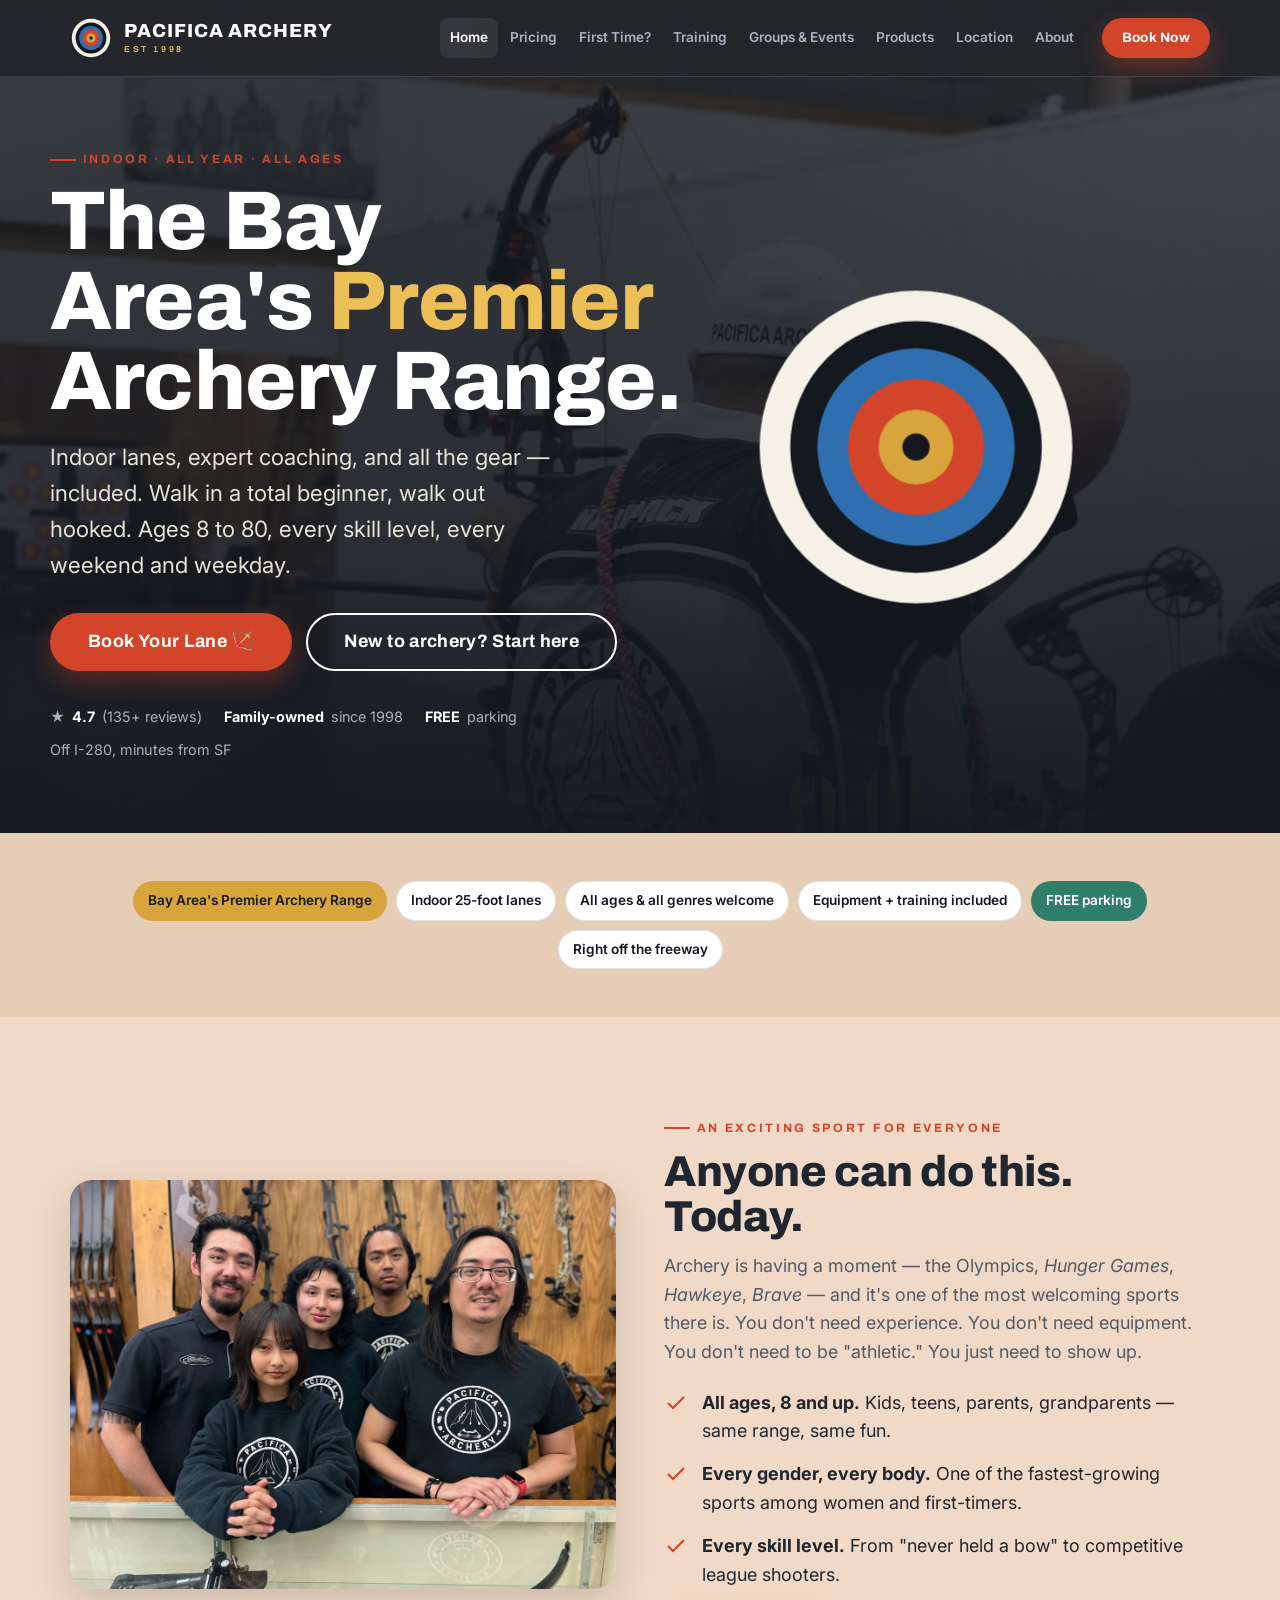
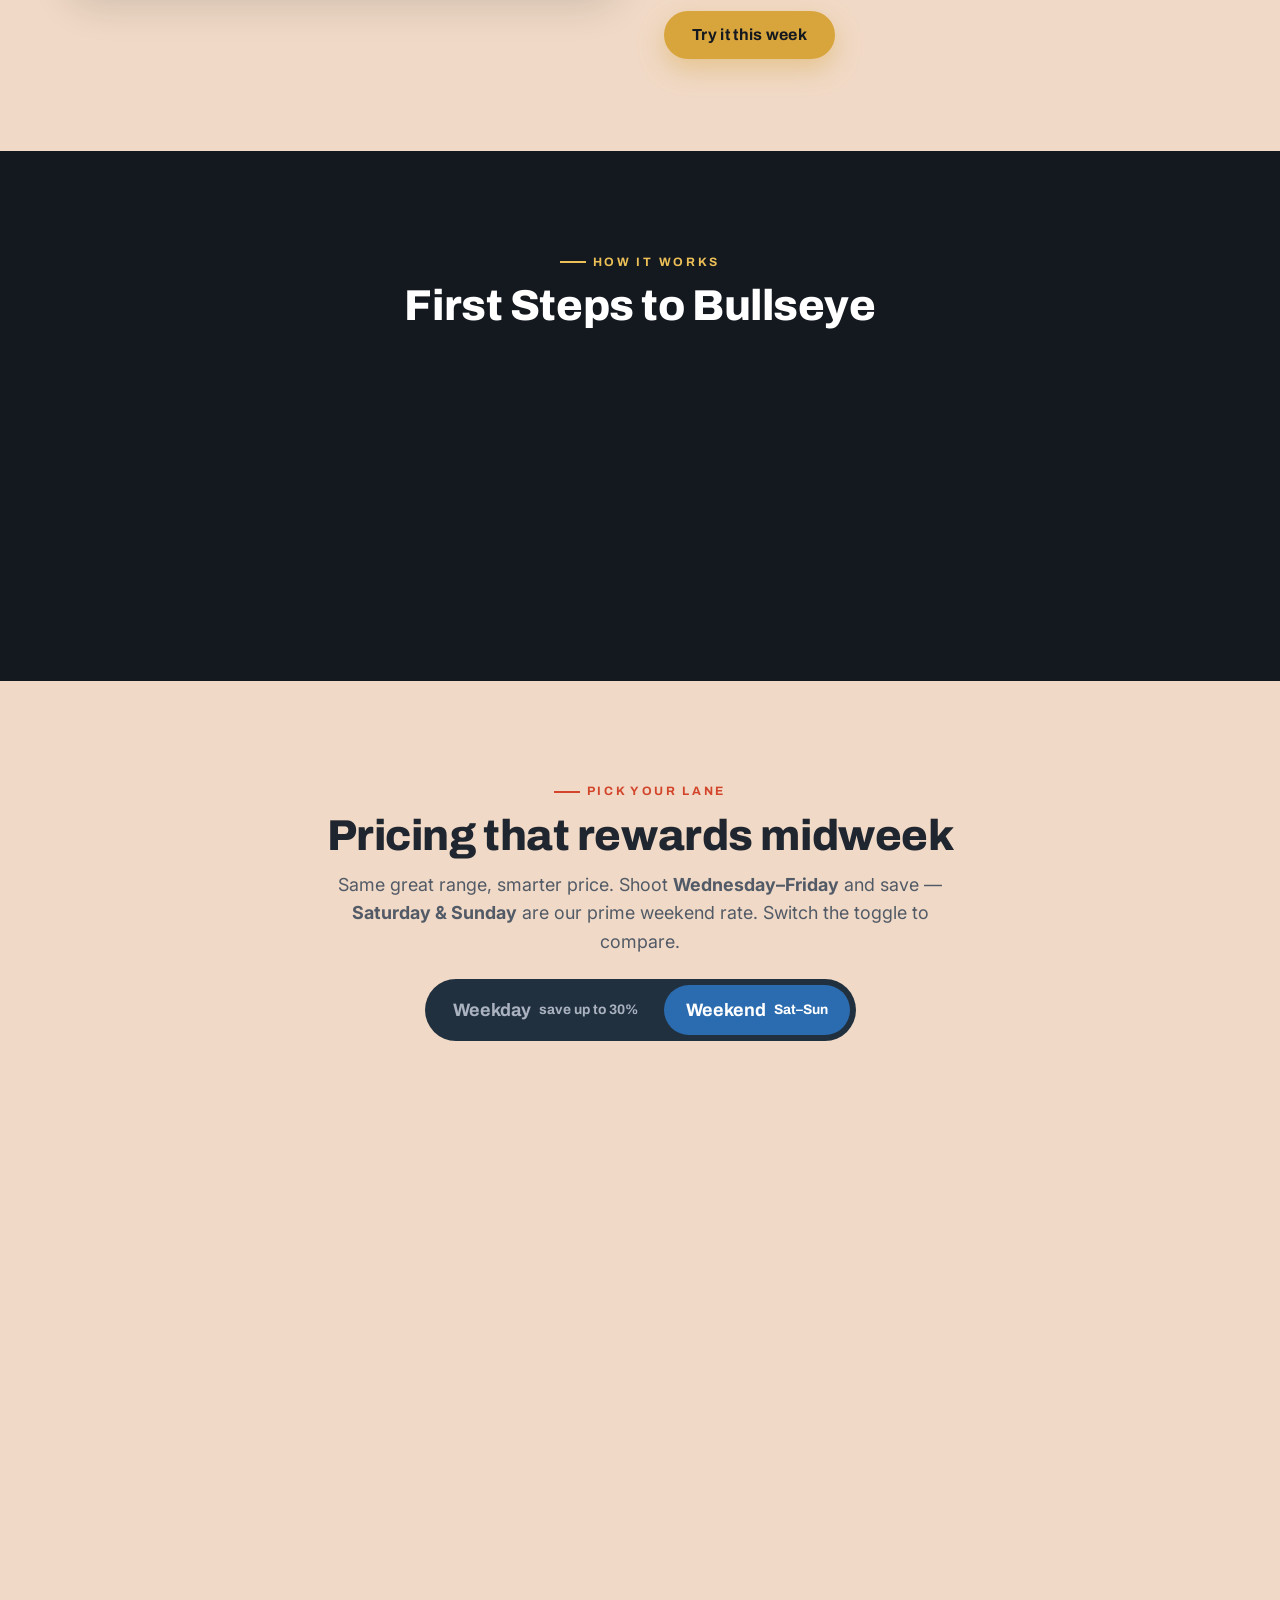
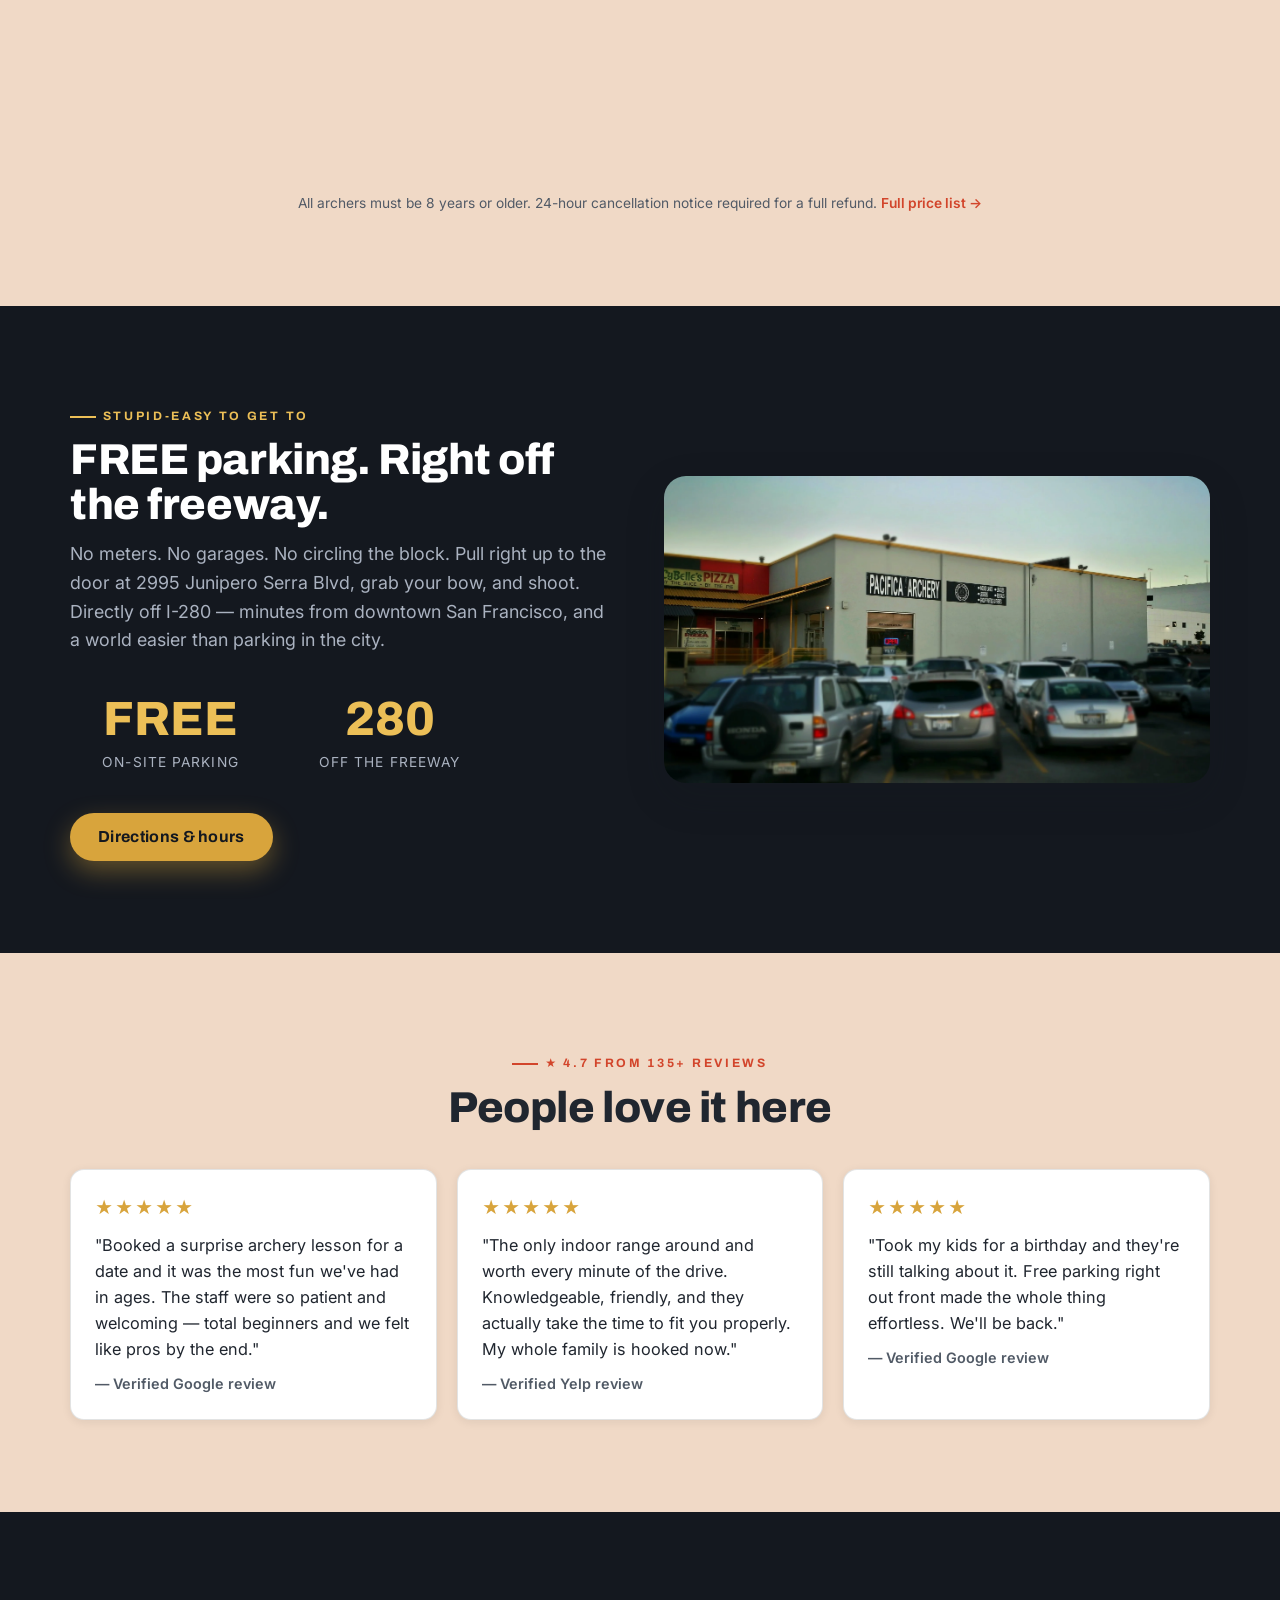
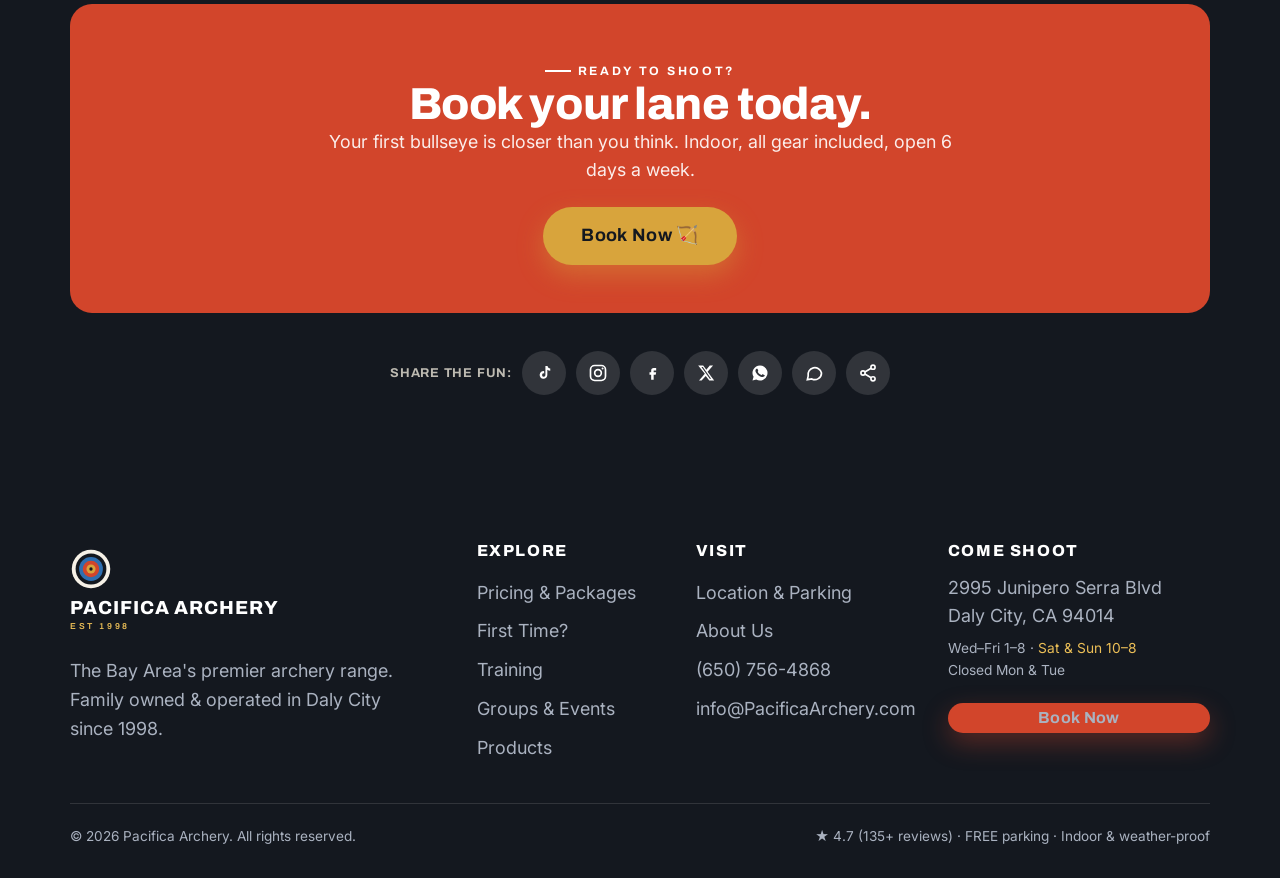
==== website/index.html @ 58738569 "Initial commit: Pacifica Archery website + business analysis Static, mobile-first marketing & bookin" ====
<!DOCTYPE html>
<html lang="en">
<head>
<meta charset="UTF-8">
<meta name="viewport" content="width=device-width, initial-scale=1">
<title>Pacifica Archery — Bay Area's Premier Archery Range | Daly City</title>
<meta name="description" content="Indoor archery lanes, expert coaching & all gear included — all ages, all levels, all year. The Bay Area's premier archery range. FREE parking off I-280, minutes from SF. Book your lane, lesson, or date night today.">
<link rel="canonical" href="https://www.pacificaarchery.com/">
<meta name="theme-color" content="#14181f">

<!-- Open Graph / social preview -->
<meta property="og:type" content="business.business">
<meta property="og:title" content="Pacifica Archery — Bay Area's Premier Archery Range">
<meta property="og:description" content="Indoor lanes, expert coaching, all gear included. All ages, all levels, all year. FREE parking off I-280. Book your lane today.">
<meta property="og:image" content="https://www.pacificaarchery.com/assets/img/hero-archer-draw.webp">
<meta property="og:url" content="https://www.pacificaarchery.com/">
<meta property="og:site_name" content="Pacifica Archery">
<meta name="twitter:card" content="summary_large_image">
<meta name="twitter:title" content="Pacifica Archery — Bay Area's Premier Archery Range">
<meta name="twitter:description" content="Indoor lanes, expert coaching, all gear included. All ages, all levels. FREE parking off I-280.">
<meta name="twitter:image" content="https://www.pacificaarchery.com/assets/img/hero-archer-draw.webp">

<link rel="icon" href="assets/img/favicon.svg" type="image/svg+xml">
<link rel="preconnect" href="https://fonts.googleapis.com">
<link rel="preconnect" href="https://fonts.gstatic.com" crossorigin>
<link href="https://fonts.googleapis.com/css2?family=Archivo:wght@500;600;700;800;900&family=Inter:wght@400;500;600;700&family=Yuji+Syuku&display=swap" rel="stylesheet">
<link rel="stylesheet" href="assets/css/styles.css">

<!-- LocalBusiness + SportsActivityLocation schema -->
<script type="application/ld+json">
{
  "@context": "https://schema.org",
  "@type": ["SportsActivityLocation","LocalBusiness"],
  "name": "Pacifica Archery",
  "image": "https://www.pacificaarchery.com/assets/img/hero-archer-draw.webp",
  "description": "The Bay Area's premier archery range and full-service pro shop in Daly City — indoor lanes, equipment rental, lessons, leagues, youth JOAD, and group events.",
  "@id": "https://www.pacificaarchery.com/",
  "url": "https://www.pacificaarchery.com/",
  "telephone": "+1-650-756-4868",
  "email": "info@PacificaArchery.com",
  "priceRange": "$$",
  "foundingDate": "1998",
  "address": {
    "@type": "PostalAddress",
    "streetAddress": "2995 Junipero Serra Blvd",
    "addressLocality": "Daly City",
    "addressRegion": "CA",
    "postalCode": "94014",
    "addressCountry": "US"
  },
  "geo": { "@type": "GeoCoordinates", "latitude": 37.6904, "longitude": -122.4731 },
  "hasMap": "https://www.google.com/maps?q=2995+Junipero+Serra+Blvd,+Daly+City,+CA+94014",
  "aggregateRating": { "@type": "AggregateRating", "ratingValue": "4.7", "reviewCount": "135" },
  "openingHoursSpecification": [
    { "@type": "OpeningHoursSpecification", "dayOfWeek": ["Wednesday","Thursday","Friday"], "opens": "13:00", "closes": "20:00" },
    { "@type": "OpeningHoursSpecification", "dayOfWeek": ["Saturday","Sunday"], "opens": "10:00", "closes": "20:00" }
  ],
  "amenityFeature": [
    { "@type": "LocationFeatureSpecification", "name": "Free parking", "value": true },
    { "@type": "LocationFeatureSpecification", "name": "Indoor range", "value": true },
    { "@type": "LocationFeatureSpecification", "name": "Wheelchair accessible", "value": true },
    { "@type": "LocationFeatureSpecification", "name": "Equipment rental", "value": true }
  ]
}
</script>
</head>
<body>

<!-- ===== HEADER ===== -->
<header class="site-header">
  <div class="wrap nav">
    <a class="brand" href="index.html" aria-label="Pacifica Archery home">
      <svg class="mark" viewBox="0 0 48 48" aria-hidden="true"><circle cx="24" cy="24" r="22" fill="#f6f1e7"/><circle cx="24" cy="24" r="17.6" fill="#14181f"/><circle cx="24" cy="24" r="13.6" fill="#2f6fb0"/><circle cx="24" cy="24" r="9.4" fill="#d2452b"/><circle cx="24" cy="24" r="5.2" fill="#d8a43c"/><circle cx="24" cy="24" r="1.9" fill="#14181f"/></svg>
      <span class="brand-name">Pacifica Archery<small>EST 1998</small></span>
    </a>
    <nav class="nav-links" aria-label="Primary">
      <a href="index.html" aria-current="page">Home</a>
      <a href="pricing.html">Pricing</a>
      <a href="first-time.html">First Time?</a>
      <a href="lessons.html">Training</a>
      <a href="groups.html">Groups &amp; Events</a>
      <a href="products.html">Products</a><a href="location.html">Location</a>
      <a href="about.html">About</a>
    </nav>
    <a class="btn btn--primary nav-book" href="book.html">Book Now</a>
    <button class="hamburger" aria-label="Open menu" aria-expanded="false" aria-controls="mobileMenu">
      <svg viewBox="0 0 24 24" fill="none" stroke="currentColor" stroke-width="2.4"><path d="M3 6h18M3 12h18M3 18h18"/></svg>
    </button>
  </div>
</header>
<div class="mobile-menu" id="mobileMenu">
  <a href="index.html">Home</a>
  <a href="pricing.html">Pricing &amp; Packages</a>
  <a href="first-time.html">First Time? Start Here</a>
  <a href="lessons.html">Training</a>
  <a href="groups.html">Groups &amp; Events</a>
  <a href="products.html">Products</a>
  <a href="location.html">Location &amp; Parking</a>
  <a href="about.html">About Us</a>
  <a class="btn btn--primary btn--block" href="book.html">Book Now</a>
</div>

<!-- ===== HERO ===== -->
<section class="hero">
  <div class="hero__media">
    <img src="assets/img/hero-archer-draw.webp" alt="An archer in a Pacifica Archery jersey drawing a compound bow toward a target on the indoor range" fetchpriority="high">
  </div>
  <div class="wrap hero__inner">
    <div class="hero-2col">
      <div>
        <span class="eyebrow">Indoor · All year · All ages</span>
        <h1 class="mt-s">The Bay Area's <span class="pop">Premier</span> Archery Range.</h1>
        <p class="sub">Indoor lanes, expert coaching, and all the gear — included. Walk in a total beginner, walk out hooked. Ages 8 to 80, every skill level, every weekend and weekday.</p>
        <div class="cta-row">
          <a class="btn btn--primary btn--lg" href="book.html">Book Your Lane 🏹</a>
          <a class="btn btn--ghost btn--lg" href="first-time.html">New to archery? Start here</a>
        </div>
        <div class="trust-strip">
          <span>★ <b>4.7</b> (135+ reviews)</span>
          <span><b>Family-owned</b> since 1998</span>
          <span><b>FREE</b> parking</span>
          <span>Off I-280, minutes from SF</span>
        </div>
      </div>
      <div class="hero-graphic" aria-hidden="true">
        <svg class="target-badge" viewBox="0 0 200 200" role="img" aria-label="Archery target">
          <g class="ring-hit">
            <circle cx="100" cy="100" r="92" fill="#f6f1e7"/>
            <circle cx="100" cy="100" r="74" fill="#14181f"/>
            <circle cx="100" cy="100" r="58" fill="#2f6fb0"/>
            <circle cx="100" cy="100" r="40" fill="#d2452b"/>
            <circle cx="100" cy="100" r="22" fill="#d8a43c"/>
            <circle cx="100" cy="100" r="8" fill="#14181f"/>
          </g>
        </svg>
      </div>
    </div>
  </div>
</section>

<!-- ===== PILLS / POSITIONING ===== -->
<section class="section--tight tx-asanoha" style="background:var(--paper-2)">
  <div class="wrap">
    <div class="pills center" style="justify-content:center">
      <span class="pill pill--gold">Bay Area's Premier Archery Range</span>
      <span class="pill pill--light">Indoor 25-foot lanes</span>
      <span class="pill pill--light">All ages &amp; all genres welcome</span>
      <span class="pill pill--light">Equipment + training included</span>
      <span class="pill pill--green">FREE parking</span>
      <span class="pill pill--light">Right off the freeway</span>
    </div>
  </div>
</section>

<!-- ===== INCLUSIVITY ===== -->
<section class="section">
  <div class="wrap split">
    <div class="split__media reveal">
      <img src="assets/img/staff-team.webp" alt="The diverse, friendly Pacifica Archery team standing in front of the bow wall">
    </div>
    <div class="reveal">
      <span class="eyebrow">An exciting sport for everyone</span>
      <h2 class="h-lg mt-s">Anyone can do this. <br>Today.</h2>
      <p class="lead mt-s">Archery is having a moment — the Olympics, <em>Hunger Games</em>, <em>Hawkeye</em>, <em>Brave</em> — and it's one of the most welcoming sports there is. You don't need experience. You don't need equipment. You don't need to be "athletic." You just need to show up.</p>
      <ul class="info-list mt-m">
        <li><svg viewBox="0 0 24 24" fill="none" stroke="currentColor" stroke-width="2.2"><path d="M20 6 9 17l-5-5"/></svg><span><b>All ages, 8 and up.</b> Kids, teens, parents, grandparents — same range, same fun.</span></li>
        <li><svg viewBox="0 0 24 24" fill="none" stroke="currentColor" stroke-width="2.2"><path d="M20 6 9 17l-5-5"/></svg><span><b>Every gender, every body.</b> One of the fastest-growing sports among women and first-timers.</span></li>
        <li><svg viewBox="0 0 24 24" fill="none" stroke="currentColor" stroke-width="2.2"><path d="M20 6 9 17l-5-5"/></svg><span><b>Every skill level.</b> From "never held a bow" to competitive league shooters.</span></li>
      </ul>
      <a class="btn btn--gold mt-m" href="book.html">Try it this week</a>
    </div>
  </div>
</section>

<!-- ===== HOW IT WORKS ===== -->
<section class="section section--ink tx-seigaiha">
  <div class="wrap">
    <div class="center">
      <span class="eyebrow" style="justify-content:center">How it works</span>
      <h2 class="h-lg mt-s">First Steps to Bullseye</h2>
    </div>
    <div class="steps steps--arrows mt-l">
      <div class="step reveal"><div class="step-arrows" aria-hidden="true"><svg viewBox="0 0 46 14" fill="none" stroke="currentColor" stroke-width="2.2" stroke-linecap="round" stroke-linejoin="round"><path d="M3 7h34"/><path d="M31 2l7 5-7 5"/></svg></div><h3>Book online</h3><p>Pick a package and a time in under a minute. Weekdays are cheaper, weekends are prime — choose what fits your crew.</p></div>
      <div class="step reveal"><div class="step-arrows" aria-hidden="true"><svg viewBox="0 0 46 14" fill="none" stroke="currentColor" stroke-width="2.2" stroke-linecap="round" stroke-linejoin="round"><path d="M3 7h34"/><path d="M31 2l7 5-7 5"/></svg><svg viewBox="0 0 46 14" fill="none" stroke="currentColor" stroke-width="2.2" stroke-linecap="round" stroke-linejoin="round"><path d="M3 7h34"/><path d="M31 2l7 5-7 5"/></svg></div><h3>We've got the gear</h3><p>Bow, arrows, and safety equipment are all included with our packages. A coach gets you safe and shooting fast.</p></div>
      <div class="step reveal"><div class="step-arrows" aria-hidden="true"><svg viewBox="0 0 46 14" fill="none" stroke="currentColor" stroke-width="2.2" stroke-linecap="round" stroke-linejoin="round"><path d="M3 7h34"/><path d="M31 2l7 5-7 5"/></svg><svg viewBox="0 0 46 14" fill="none" stroke="currentColor" stroke-width="2.2" stroke-linecap="round" stroke-linejoin="round"><path d="M3 7h34"/><path d="M31 2l7 5-7 5"/></svg><svg viewBox="0 0 46 14" fill="none" stroke="currentColor" stroke-width="2.2" stroke-linecap="round" stroke-linejoin="round"><path d="M3 7h34"/><path d="M31 2l7 5-7 5"/></svg></div><h3>Shoot indoors</h3><p>Step up to our 25-foot lanes — climate-controlled, weather-proof, year-round. Rain, wind, or fog, we're open.</p></div>
    </div>
  </div>
</section>

<!-- ===== PACKAGES PREVIEW (dynamic pricing) ===== -->
<section class="section" id="packages">
  <div class="wrap">
    <div class="center">
      <span class="eyebrow" style="justify-content:center">Pick your lane</span>
      <h2 class="h-lg mt-s">Pricing that rewards midweek</h2>
      <p class="lead center mt-s" style="margin-inline:auto">Same great range, smarter price. Shoot <b>Wednesday–Friday</b> and save — <b>Saturday &amp; Sunday</b> are our prime weekend rate. Switch the toggle to compare.</p>
      <div class="mt-m">
        <div class="toggle-wrap" role="tablist" aria-label="Choose pricing day">
          <button class="toggle-btn" data-band="weekday" data-band-btn role="tab">Weekday <span class="small">save up to 30%</span></button>
          <button class="toggle-btn" data-band="weekend" data-band-btn role="tab">Weekend <span class="small">Sat–Sun</span></button>
        </div>
      </div>
    </div>

    <div class="price-tiers mt-l">
      <!-- Solo Beginner -->
      <div class="tier reveal">
        <h3>Solo Beginner</h3>
        <p class="tier__tag">Your first time, on your own — everything included.</p>
        <div class="price"><span data-weekday="$60" data-weekend="$79">$60</span><span class="per">1 archer · 1 hr</span></div>
        <ul>
          <li><svg viewBox="0 0 24 24" fill="none" stroke="currentColor" stroke-width="2.2"><path d="M20 6 9 17l-5-5"/></svg> Lane time included</li>
          <li><svg viewBox="0 0 24 24" fill="none" stroke="currentColor" stroke-width="2.2"><path d="M20 6 9 17l-5-5"/></svg> Equipment &amp; target included</li>
          <li><svg viewBox="0 0 24 24" fill="none" stroke="currentColor" stroke-width="2.2"><path d="M20 6 9 17l-5-5"/></svg> Full 30-min Beginners Training</li>
          <li><svg viewBox="0 0 24 24" fill="none" stroke="currentColor" stroke-width="2.2"><path d="M20 6 9 17l-5-5"/></svg> Youth (8–17) from <b data-weekday="$35" data-weekend="$40">$35</b></li>
        </ul>
        <a class="btn btn--ghost" style="color:var(--ink);border-color:var(--ink)" href="book.html">Book solo</a>
      </div>
      <!-- 2 Archers Bundle (featured) -->
      <div class="tier tier--featured reveal">
        <span class="tier__flag">★ Most Popular</span>
        <h3>2 Archers Bundle</h3>
        <p class="tier__tag">Bring a partner or a friend — everything's included.</p>
        <div class="price"><span class="was">$95</span></div>
        <div class="price" style="margin-top:0"><span data-weekday="$75" data-weekend="$85">$75</span><span class="per">2 archers · 1 hr</span></div>
        <ul>
          <li><svg viewBox="0 0 24 24" fill="none" stroke="currentColor" stroke-width="2.2"><path d="M20 6 9 17l-5-5"/></svg> Two lanes for an hour</li>
          <li><svg viewBox="0 0 24 24" fill="none" stroke="currentColor" stroke-width="2.2"><path d="M20 6 9 17l-5-5"/></svg> All equipment &amp; targets included</li>
          <li><svg viewBox="0 0 24 24" fill="none" stroke="currentColor" stroke-width="2.2"><path d="M20 6 9 17l-5-5"/></svg> Basic safety instruction included</li>
          <li><svg viewBox="0 0 24 24" fill="none" stroke="currentColor" stroke-width="2.2"><path d="M20 6 9 17l-5-5"/></svg> Add full coaching: <b data-weekday="$115" data-weekend="$130">$115</b></li>
        </ul>
        <a class="btn btn--primary" href="book.html">Book for two</a>
      </div>
      <!-- Group / lane -->
      <div class="tier reveal">
        <h3>Range &amp; Groups</h3>
        <p class="tier__tag">Got your own gear, or a crew? We've got the lanes.</p>
        <div class="price"><span data-weekday="$20" data-weekend="$25">$20</span><span class="per">Lane / hr · own gear</span></div>
        <ul>
          <li><svg viewBox="0 0 24 24" fill="none" stroke="currentColor" stroke-width="2.2"><path d="M20 6 9 17l-5-5"/></svg> Lane time, your own gear</li>
          <li><svg viewBox="0 0 24 24" fill="none" stroke="currentColor" stroke-width="2.2"><path d="M20 6 9 17l-5-5"/></svg> Equipment + target add-on from <b data-weekday="$15" data-weekend="$20">$15</b>/hr</li>
          <li><svg viewBox="0 0 24 24" fill="none" stroke="currentColor" stroke-width="2.2"><path d="M20 6 9 17l-5-5"/></svg> Advanced Training (up to 2) from <b data-weekday="$99" data-weekend="$125">$99</b></li>
          <li><svg viewBox="0 0 24 24" fill="none" stroke="currentColor" stroke-width="2.2"><path d="M20 6 9 17l-5-5"/></svg> Group events up to 20 — see below</li>
        </ul>
        <a class="btn btn--ghost" style="color:var(--ink);border-color:var(--ink)" href="groups.html">Group events</a>
      </div>
    </div>

    <!-- Happy hour -->
    <div class="happy-hour reveal mt-l">
      <div>
        <h3>☀️ Midweek Happy Hour</h3>
        <p>Empty lanes, fullest discounts. Wednesday–Friday before 5pm, lanes drop to just <b>$15</b>/hr and equipment to <b>$10</b>/hr — about <b>$25</b> for a lane, full gear &amp; a target. The best-kept secret in Bay Area archery.</p>
      </div>
      <a class="btn btn--gold" href="pricing.html">See all pricing</a>
    </div>
    <p class="center muted small mt-m">All archers must be 8 years or older. 24-hour cancellation notice required for a full refund. <a href="pricing.html" style="color:var(--cinnabar);font-weight:600">Full price list &rarr;</a></p>
  </div>
</section>

<!-- ===== LOCATION TEASER ===== -->
<section class="section section--ink">
  <div class="wrap split split--rev">
    <div class="reveal">
      <span class="eyebrow">Stupid-easy to get to</span>
      <h2 class="h-lg mt-s">FREE parking. Right off the freeway.</h2>
      <p class="lead mt-s">No meters. No garages. No circling the block. Pull right up to the door at 2995 Junipero Serra Blvd, grab your bow, and shoot. Directly off I-280 — minutes from downtown San Francisco, and a world easier than parking in the city.</p>
      <div class="stats mt-m" style="grid-template-columns:repeat(2,1fr);max-width:420px">
        <div class="stat"><div class="n">FREE</div><div class="l">On-site parking</div></div>
        <div class="stat"><div class="n">280</div><div class="l">Off the freeway</div></div>
      </div>
      <a class="btn btn--gold mt-m" href="location.html">Directions &amp; hours</a>
    </div>
    <div class="split__media reveal">
      <img src="assets/img/storefront.webp" alt="Pacifica Archery storefront in Daly City with a full, free parking lot out front">
    </div>
  </div>
</section>

<!-- ===== REVIEWS ===== -->
<section class="section">
  <div class="wrap">
    <div class="center">
      <span class="eyebrow" style="justify-content:center">★ 4.7 from 135+ reviews</span>
      <h2 class="h-lg mt-s">People love it here</h2>
    </div>
    <div class="reviews mt-l">
      <div class="review reveal"><div class="stars">★★★★★</div><p>"Booked a surprise archery lesson for a date and it was the most fun we've had in ages. The staff were so patient and welcoming — total beginners and we felt like pros by the end."</p><div class="who">— Verified Google review</div></div>
      <div class="review reveal"><div class="stars">★★★★★</div><p>"The only indoor range around and worth every minute of the drive. Knowledgeable, friendly, and they actually take the time to fit you properly. My whole family is hooked now."</p><div class="who">— Verified Yelp review</div></div>
      <div class="review reveal"><div class="stars">★★★★★</div><p>"Took my kids for a birthday and they're still talking about it. Free parking right out front made the whole thing effortless. We'll be back."</p><div class="who">— Verified Google review</div></div>
    </div>
  </div>
</section>

<!-- ===== FINAL CTA + SHARE ===== -->
<section class="section section--ink tx-seigaiha">
  <div class="wrap center">
    <div class="banner-cta reveal">
      <span class="eyebrow" style="justify-content:center;color:#fff">Ready to shoot?</span>
      <h2>Book your lane today.</h2>
      <p class="lead center" style="color:rgba(255,255,255,.9);margin-inline:auto">Your first bullseye is closer than you think. Indoor, all gear included, open 6 days a week.</p>
      <a class="btn btn--gold btn--lg" href="book.html">Book Now 🏹</a>
    </div>
    <div class="share mt-l" style="justify-content:center">
      <span class="label">Share the fun:</span>
      <button class="share-btn tt" data-share="tt" aria-label="Share on TikTok" title="TikTok"><svg viewBox="0 0 24 24" fill="currentColor"><path d="M16 8.2a6 6 0 0 0 3.5 1.1V6.7a3.3 3.3 0 0 1-2.2-.9 3.3 3.3 0 0 1-1-2.3h-2.6v10.9a2 2 0 1 1-1.5-1.9V9.8a4.6 4.6 0 1 0 3.8 4.5V8.2Z"/></svg></button>
      <button class="share-btn ig" data-share="ig" aria-label="Share on Instagram" title="Instagram"><svg viewBox="0 0 24 24" fill="none" stroke="currentColor" stroke-width="2"><rect x="3" y="3" width="18" height="18" rx="5"/><circle cx="12" cy="12" r="4"/><circle cx="17.5" cy="6.5" r="1.2" fill="currentColor" stroke="none"/></svg></button>
      <button class="share-btn fb" data-share="fb" aria-label="Share on Facebook" title="Facebook"><svg viewBox="0 0 24 24" fill="currentColor"><path d="M14 9h3V6h-3c-2 0-3 1.3-3 3.2V11H9v3h2v6h3v-6h2.4l.6-3H14V9.5c0-.4.2-.5.6-.5Z"/></svg></button>
      <button class="share-btn x" data-share="x" aria-label="Share on X" title="X / Twitter"><svg viewBox="0 0 24 24" fill="currentColor"><path d="M17.5 3h3l-6.6 7.5L21.8 21h-5.9l-4.2-5.4L6.7 21H3.6l7-8L2.6 3h6l3.8 5 4.1-5Zm-1 16h1.6L8.2 4.7H6.5L16.5 19Z"/></svg></button>
      <button class="share-btn wa" data-share="wa" aria-label="Share on WhatsApp" title="WhatsApp"><svg viewBox="0 0 24 24" fill="currentColor"><path d="M12 3a9 9 0 0 0-7.7 13.6L3 21l4.5-1.2A9 9 0 1 0 12 3Zm5 12.6c-.2.6-1.2 1.1-1.7 1.2-.5.1-1 .2-3.2-.7-2.7-1.1-4.4-3.9-4.5-4.1-.1-.2-1.1-1.4-1.1-2.7s.7-1.9.9-2.2c.2-.2.4-.3.6-.3h.5c.2 0 .4 0 .6.5l.8 1.9c.1.2.1.4 0 .5l-.4.6c-.1.2-.3.3-.1.6.2.3.8 1.3 1.7 2.1 1.2 1 2.1 1.3 2.4 1.5.2.1.4.1.5-.1l.7-.8c.2-.2.3-.2.6-.1l1.8.9c.3.1.5.2.5.4.1.2.1.9-.1 1.4Z"/></svg></button>
      <button class="share-btn sms" data-share="sms" aria-label="Share by text message" title="Text a friend"><svg viewBox="0 0 24 24" fill="none" stroke="currentColor" stroke-width="2"><path d="M21 12a8 8 0 0 1-11.6 7.1L4 20l1-4.3A8 8 0 1 1 21 12Z"/></svg></button>
      <button class="share-btn more" data-share="more" aria-label="More share options" title="More / copy link"><svg viewBox="0 0 24 24" fill="none" stroke="currentColor" stroke-width="2"><circle cx="18" cy="5" r="2.5"/><circle cx="6" cy="12" r="2.5"/><circle cx="18" cy="19" r="2.5"/><path d="M8.2 10.8 15.8 6.2M8.2 13.2l7.6 4.6"/></svg></button>
    </div>
  </div>
</section>

<!-- ===== FOOTER ===== -->
<footer class="site-footer">
  <div class="wrap">
    <div class="footer-grid">
      <div>
        <a class="brand" href="index.html" style="color:#fff"><svg class="mark" viewBox="0 0 48 48" aria-hidden="true"><circle cx="24" cy="24" r="22" fill="#f6f1e7"/><circle cx="24" cy="24" r="17.6" fill="#14181f"/><circle cx="24" cy="24" r="13.6" fill="#2f6fb0"/><circle cx="24" cy="24" r="9.4" fill="#d2452b"/><circle cx="24" cy="24" r="5.2" fill="#d8a43c"/><circle cx="24" cy="24" r="1.9" fill="#14181f"/></svg><span class="brand-name">Pacifica Archery<small>EST 1998</small></span></a>
        <p class="mt-m" style="max-width:32ch">The Bay Area's premier archery range. Family owned &amp; operated in Daly City since 1998.</p>
      </div>
      <div>
        <h4>Explore</h4>
        <a href="pricing.html">Pricing &amp; Packages</a>
        <a href="first-time.html">First Time?</a>
        <a href="lessons.html">Training</a>
        <a href="groups.html">Groups &amp; Events</a>
        <a href="products.html">Products</a>
      </div>
      <div>
        <h4>Visit</h4>
        <a href="location.html">Location &amp; Parking</a>
        <a href="about.html">About Us</a>
        <a href="tel:+16507564868">(650) 756-4868</a>
        <a href="mailto:info@PacificaArchery.com">info@PacificaArchery.com</a>
      </div>
      <div>
        <h4>Come shoot</h4>
        <p style="margin:0 0 6px">2995 Junipero Serra Blvd<br>Daly City, CA 94014</p>
        <p class="small">Wed–Fri 1–8 · <span style="color:var(--gold-bright)">Sat &amp; Sun 10–8</span><br>Closed Mon &amp; Tue</p>
        <a class="btn btn--primary mt-m" href="book.html">Book Now</a>
      </div>
    </div>
    <div class="footer-bottom">
      <span>© <span id="year">2026</span> Pacifica Archery. All rights reserved.</span>
      <span>★ 4.7 (135+ reviews) · FREE parking · Indoor &amp; weather-proof</span>
    </div>
  </div>
</footer>

<!-- Sticky mobile book bar -->
<div class="mobile-book-bar">
  <a class="btn btn--primary" href="book.html">Book Now 🏹</a>
  <a class="btn btn--gold btn--call" href="tel:+16507564868" aria-label="Call Pacifica Archery"><svg viewBox="0 0 24 24" width="22" height="22" fill="none" stroke="currentColor" stroke-width="2"><path d="M22 16.9v3a2 2 0 0 1-2.2 2 19.8 19.8 0 0 1-8.6-3 19.5 19.5 0 0 1-6-6 19.8 19.8 0 0 1-3.1-8.7A2 2 0 0 1 4.1 2h3a2 2 0 0 1 2 1.7c.1 1 .4 1.9.7 2.8a2 2 0 0 1-.5 2.1L8.1 9.9a16 16 0 0 0 6 6l1.3-1.3a2 2 0 0 1 2.1-.4c.9.3 1.8.6 2.8.7a2 2 0 0 1 1.7 2Z"/></svg></a>
</div>

<script src="assets/js/main.js"></script>
</body>
</html>
---- website/assets/css/styles.css ----
/* =============================================================
   PACIFICA ARCHERY — Design System
   Theme: Asian artisan & craft (wood, ink, gold, cinnabar) meets
   modern, sleek, action-oriented sport energy.
   Mobile-first. Built for speed, accessibility (WCAG AA), and SEO.
   ============================================================= */

/* ---------- Design tokens ---------- */
:root {
  /* Core palette */
  --ink:        #14181f;   /* sumi ink — primary dark */
  --ink-2:      #1c2330;   /* deep navy ink */
  --ink-3:      #2b3445;   /* lifted ink (cards on dark) */
  --paper:      #f0d9c6;   /* warm reddish-wood off-white */
  --paper-2:    #e6cdb5;   /* deeper reddish wood */
  --white:      #ffffff;

  /* Wood / craft */
  --wood:       #8a5a2b;   /* walnut */
  --wood-light: #b9844f;   /* oak */
  --wood-dark:  #5c3a1c;

  /* Accents */
  --gold:       #d8a43c;   /* confident gold/amber — the arrow */
  --gold-bright:#ecbf57;
  --cinnabar:   #d2452b;   /* vermilion — action / bullseye red (CTAs only) */
  --cinnabar-2: #b5371f;
  --jade:       #2f7d6b;   /* weekday accent */
  --blue:       #2b6cb0;   /* weekend accent (replaces red in pricing) */

  /* Functional */
  --text:       #20262f;
  --text-soft:  #515a66;
  --text-onink: #e8e3d6;
  --text-onink-soft: #aab2c0;
  --line:       rgba(20,24,31,.12);
  --line-onink: rgba(255,255,255,.12);

  /* Type */
  --font-display: "Archivo", "Oswald", system-ui, "Segoe UI", sans-serif;
  --font-brush:   "Yuji Syuku", "Archivo", serif;
  --font-body:    "Inter", system-ui, -apple-system, "Segoe UI", Roboto, sans-serif;

  /* Spacing / shape */
  --radius:   14px;
  --radius-lg: 22px;
  --shadow-sm: 0 2px 10px rgba(20,24,31,.08);
  --shadow:    0 14px 40px rgba(20,24,31,.16);
  --shadow-lg: 0 30px 70px rgba(20,24,31,.28);
  --maxw: 1180px;
  --header-h: 68px;
}

/* ---------- Reset ---------- */
*, *::before, *::after { box-sizing: border-box; }
* { margin: 0; }
html { scroll-behavior: smooth; -webkit-text-size-adjust: 100%; }
body {
  font-family: var(--font-body);
  color: var(--text);
  background: var(--paper);
  line-height: 1.6;
  font-size: 17px;
  overflow-x: hidden;
  -webkit-font-smoothing: antialiased;
}
/* Reddish-wood backdrop: bows & equipment photo + asanoha texture, tinted translucent.
   Fixed behind everything; dark/opaque sections cover it, off-white areas reveal it. */
body::before {
  content: ""; position: fixed; inset: 0; z-index: -1; pointer-events: none;
  background-color: var(--paper);
  background-image:
    url("data:image/svg+xml,%3Csvg xmlns='http://www.w3.org/2000/svg' width='60' height='104' viewBox='0 0 60 104'%3E%3Cg fill='none' stroke='%238a5a2b' stroke-width='1' stroke-opacity='0.16'%3E%3Cpath d='M30 0v52M0 26l30 26 30-26M0 78l30-26 30 26M30 52v52M0 26v52M60 26v52'/%3E%3C/g%3E%3C/svg%3E"),
    linear-gradient(180deg, rgba(238,212,189,.86), rgba(223,193,168,.92)),
    url("../img/bows-spread.webp");
  background-repeat: repeat, no-repeat, no-repeat;
  background-position: top left, center, center 38%;
  background-size: 60px 104px, cover, cover;
  background-attachment: fixed, fixed, fixed;
}
img { max-width: 100%; display: block; height: auto; }
a { color: inherit; text-decoration: none; }
button { font: inherit; cursor: pointer; }
h1, h2, h3, h4 { font-family: var(--font-display); line-height: 1.04; font-weight: 800; letter-spacing: -.01em; }
:focus-visible { outline: 3px solid var(--gold); outline-offset: 2px; border-radius: 4px; }

/* ---------- Decorative textures (inline SVG patterns) ---------- */
/* Asanoha (hemp leaf) — traditional craft geometry, used as faint overlay */
.tx-asanoha {
  background-image: url("data:image/svg+xml,%3Csvg xmlns='http://www.w3.org/2000/svg' width='60' height='104' viewBox='0 0 60 104'%3E%3Cg fill='none' stroke='%23d8a43c' stroke-width='1' stroke-opacity='0.18'%3E%3Cpath d='M30 0v52M0 26l30 26 30-26M0 78l30-26 30 26M30 52v52M0 26v52M60 26v52'/%3E%3C/g%3E%3C/svg%3E");
}
/* Seigaiha (waves) — calm craft motif */
.tx-seigaiha {
  background-image: url("data:image/svg+xml,%3Csvg xmlns='http://www.w3.org/2000/svg' width='56' height='28' viewBox='0 0 56 28'%3E%3Cg fill='none' stroke='%23ffffff' stroke-opacity='0.06' stroke-width='1.4'%3E%3Cpath d='M0 28c0-15 12-27 28-27S56 13 56 28M-14 28c0-15 12-27 28-27M42 1c16 0 28 12 28 27'/%3E%3C/g%3E%3C/svg%3E");
}
/* Woodgrain gradient (CSS, no image) */
.tx-wood {
  background-color: var(--wood);
  background-image:
    repeating-linear-gradient(90deg, rgba(0,0,0,.05) 0 2px, transparent 2px 7px),
    repeating-linear-gradient(90deg, rgba(255,255,255,.04) 0 1px, transparent 1px 12px),
    linear-gradient(100deg, var(--wood-dark), var(--wood) 35%, var(--wood-light) 60%, var(--wood) 85%);
}

/* ---------- Layout helpers ---------- */
.wrap { width: 100%; max-width: var(--maxw); margin-inline: auto; padding-inline: 20px; }
.section { padding: 72px 0; }
.section--tight { padding: 48px 0; }
.section--ink { background: var(--ink); color: var(--text-onink); }
.section--ink h1, .section--ink h2, .section--ink h3 { color: var(--white); }
.section--wood { color: var(--paper); }
.center { text-align: center; }
.grid { display: grid; gap: 22px; }
.eyebrow {
  font-family: var(--font-display);
  text-transform: uppercase;
  letter-spacing: .22em;
  font-size: .76rem;
  font-weight: 700;
  color: var(--cinnabar);
  display: inline-flex; align-items: center; gap: .55em;
}
.section--ink .eyebrow, .section--wood .eyebrow { color: var(--gold-bright); }
.eyebrow::before { content: ""; width: 26px; height: 2px; background: currentColor; display: inline-block; }
.h-xl { font-size: clamp(2.1rem, 6vw, 3.6rem); }
.h-lg { font-size: clamp(1.7rem, 4.4vw, 2.7rem); }
.lead { font-size: 1.12rem; color: var(--text-soft); max-width: 60ch; }
.section--ink .lead { color: var(--text-onink-soft); }
.mt-s { margin-top: 12px; } .mt-m { margin-top: 22px; } .mt-l { margin-top: 38px; }
.stack > * + * { margin-top: 16px; }

/* ---------- Buttons ---------- */
.btn {
  display: inline-flex; align-items: center; justify-content: center; gap: .5em;
  font-family: var(--font-display); font-weight: 700; letter-spacing: .02em;
  padding: 14px 26px; border-radius: 999px; border: 2px solid transparent;
  transition: transform .15s ease, box-shadow .2s ease, background .2s ease, color .2s;
  font-size: 1rem; text-align: center; line-height: 1;
}
.btn:active { transform: translateY(1px) scale(.99); }
.btn--primary { background: var(--cinnabar); color: #fff; box-shadow: 0 10px 26px rgba(210,69,43,.36); }
.btn--primary:hover { background: var(--cinnabar-2); transform: translateY(-2px); box-shadow: 0 16px 34px rgba(210,69,43,.46); }
.btn--gold { background: var(--gold); color: var(--ink); box-shadow: 0 10px 26px rgba(216,164,60,.4); }
.btn--gold:hover { background: var(--gold-bright); transform: translateY(-2px); }
.btn--ghost { background: transparent; border-color: currentColor; color: inherit; }
.btn--ghost:hover { background: rgba(255,255,255,.1); transform: translateY(-2px); }
.btn--lg { padding: 18px 36px; font-size: 1.12rem; }
.btn--block { display: flex; width: 100%; }

/* ---------- Header / nav ---------- */
.site-header {
  position: sticky; top: 0; z-index: 100;
  background: rgba(20,24,31,.92);
  backdrop-filter: blur(10px);
  border-bottom: 1px solid var(--line-onink);
  color: var(--text-onink);
}
.nav { display: flex; align-items: center; gap: 18px; height: var(--header-h); }
.brand { display: inline-flex; align-items: center; gap: 12px; }
.brand .mark { width: 42px; height: 42px; flex: 0 0 auto; }
.brand-name { display: flex; flex-direction: column; justify-content: center; font-family: var(--font-display); font-weight: 800; color: #fff; font-size: 1.18rem; letter-spacing: .05em; line-height: 1; text-transform: uppercase; white-space: nowrap; }
.brand-name small { font-size: .54rem; letter-spacing: .3em; color: var(--gold-bright); font-weight: 600; margin-top: 4px; }
.nav-links { display: none; gap: 2px; margin-left: auto; align-items: center; }
.nav-links a { padding: 9px 10px; border-radius: 8px; color: var(--text-onink-soft); font-weight: 600; font-size: .85rem; white-space: nowrap; transition: color .15s, background .15s; }
.nav-links a:hover, .nav-links a[aria-current="page"] { color: #fff; background: rgba(255,255,255,.08); }
.nav-cta { margin-left: auto; display: flex; align-items: center; gap: 10px; }
.nav-book { display: none; font-size: .85rem; padding: 11px 18px; white-space: nowrap; }
.hamburger { margin-left: auto; width: 46px; height: 46px; display: grid; place-items: center; background: rgba(255,255,255,.08); border: 1px solid var(--line-onink); border-radius: 10px; color: #fff; }
.hamburger svg { width: 22px; height: 22px; }

.mobile-menu {
  position: fixed; inset: var(--header-h) 0 0 0; z-index: 99;
  background: var(--ink); padding: 22px 20px;
  transform: translateY(-12px); opacity: 0; pointer-events: none;
  transition: opacity .22s ease, transform .22s ease;
  overflow-y: auto;
}
.mobile-menu.open { opacity: 1; transform: none; pointer-events: auto; }
.mobile-menu a { display: block; padding: 15px 8px; font-family: var(--font-display); font-size: 1.3rem; font-weight: 700; color: #fff; border-bottom: 1px solid var(--line-onink); }
.mobile-menu a:hover { color: var(--gold-bright); }
.mobile-menu .btn { margin-top: 20px; }

/* ---------- Hero ---------- */
.hero { position: relative; color: #fff; overflow: hidden; background: var(--ink); }
.hero__media { position: absolute; inset: 0; z-index: 0; }
.hero__media img { width: 100%; height: 100%; object-fit: cover; opacity: .5; }
.hero__media::after {
  content: ""; position: absolute; inset: 0;
  background:
    radial-gradient(120% 90% at 20% 10%, rgba(20,24,31,.35), transparent 60%),
    linear-gradient(180deg, rgba(20,24,31,.55) 0%, rgba(20,24,31,.72) 55%, rgba(20,24,31,.95) 100%);
}
.hero__inner { position: relative; z-index: 2; padding: 64px 0 72px; }
.hero h1 { font-size: clamp(2.6rem, 9vw, 5.2rem); line-height: .96; text-wrap: balance; }
.hero h1 .pop { color: var(--gold-bright); display: inline-block; }
.hero .sub { font-size: clamp(1.05rem, 2.6vw, 1.4rem); color: var(--text-onink); max-width: 36ch; margin-top: 18px; }
.hero .cta-row { display: flex; flex-wrap: wrap; gap: 14px; margin-top: 30px; }
.trust-strip { display: flex; flex-wrap: wrap; gap: 10px 22px; margin-top: 34px; font-size: .9rem; color: var(--text-onink-soft); align-items: center; }
.trust-strip b { color: #fff; }
.trust-strip span { display: inline-flex; align-items: center; gap: 7px; }

/* Target + arrow motion graphic */
.target-badge { width: 100%; max-width: 340px; aspect-ratio: 1; margin-inline: auto; }
.arrow-fly { animation: arrowFly 2.4s cubic-bezier(.5,0,.2,1) .4s both; transform-origin: center; }
@keyframes arrowFly {
  0%   { transform: translateX(-160%) rotate(0deg); opacity: 0; }
  60%  { opacity: 1; }
  100% { transform: translateX(0) rotate(0deg); opacity: 1; }
}
.ring-hit { animation: ringHit .5s ease 2.7s both; transform-box: fill-box; transform-origin: center; }
@keyframes ringHit { 0%{transform:scale(1);} 40%{transform:scale(1.06);} 100%{transform:scale(1);} }

/* ---------- Badges / pills ---------- */
.pills { display: flex; flex-wrap: wrap; gap: 9px; }
.pill { display: inline-flex; align-items: center; gap: 7px; padding: 8px 14px; border-radius: 999px; font-weight: 600; font-size: .85rem; background: rgba(255,255,255,.1); border: 1px solid var(--line-onink); color: #fff; }
.pill--gold { background: var(--gold); color: var(--ink); border-color: transparent; }
.pill--green { background: var(--jade); color: #fff; border-color: transparent; }
.pill--red  { background: var(--cinnabar); color: #fff; border-color: transparent; }
.pill--light { background: #fff; color: var(--ink); border-color: var(--line); }

/* ---------- Cards ---------- */
.cards { display: grid; gap: 22px; grid-template-columns: 1fr; }
.card {
  background: #fff; border-radius: var(--radius-lg); overflow: hidden;
  box-shadow: var(--shadow-sm); border: 1px solid var(--line);
  transition: transform .2s ease, box-shadow .25s ease;
  display: flex; flex-direction: column;
}
.card:hover { transform: translateY(-6px); box-shadow: var(--shadow); }
.card__img { aspect-ratio: 16/10; overflow: hidden; background: var(--ink-3); }
.card__img img { width: 100%; height: 100%; object-fit: cover; transition: transform .5s ease; }
.card:hover .card__img img { transform: scale(1.06); }
.card__body { padding: 22px; display: flex; flex-direction: column; gap: 10px; flex: 1; }
.card__body h3 { font-size: 1.3rem; }
.card__body p { color: var(--text-soft); font-size: .97rem; }
.card__body .btn { margin-top: auto; }

/* Steps */
.steps { display: grid; gap: 20px; grid-template-columns: 1fr; counter-reset: step; }
.step { background: #fff; border-radius: var(--radius); padding: 26px 22px; border: 1px solid var(--line); position: relative; box-shadow: var(--shadow-sm); }
.step::before {
  counter-increment: step; content: counter(step);
  font-family: var(--font-display); font-weight: 800; font-size: 1.1rem;
  width: 44px; height: 44px; border-radius: 50%; display: grid; place-items: center;
  background: var(--cinnabar); color: #fff; margin-bottom: 14px;
}
.step h3 { font-size: 1.2rem; margin-bottom: 6px; }
.step p { color: var(--text-soft); font-size: .96rem; }
/* Arrow-count variant: 1 / 2 / 3 arrows centered above the text (replaces the numbers) */
.steps--arrows .step { text-align: center; }
.steps--arrows .step::before { content: none; }
.step-arrows { display: flex; flex-direction: column; align-items: center; gap: 5px; margin: 0 auto 16px; color: var(--cinnabar); }
.step-arrows svg { width: 50px; height: 14px; display: block; }

/* ---------- Pricing ---------- */
.toggle-wrap { display: inline-flex; padding: 6px; background: var(--ink-3); border-radius: 999px; gap: 4px; }
.toggle-wrap[data-mode="weekend"] { background: #20303f; }
.toggle-btn { border: 0; background: transparent; color: var(--text-onink-soft); font-family: var(--font-display); font-weight: 700; padding: 11px 22px; border-radius: 999px; transition: all .2s; display: inline-flex; align-items: center; gap: 8px; }
.toggle-btn.active { color: #fff; }
.toggle-btn[data-band="weekday"].active { background: var(--jade); }
.toggle-btn[data-band="weekend"].active { background: var(--blue); }

.price-tiers { display: grid; gap: 22px; grid-template-columns: 1fr; align-items: stretch; }
.tier {
  background: #fff; border-radius: var(--radius-lg); padding: 28px 24px;
  border: 1px solid var(--line); box-shadow: var(--shadow-sm); position: relative;
  display: flex; flex-direction: column;
}
.tier--featured { border: 2px solid var(--gold); box-shadow: var(--shadow); }
.tier__flag { position: absolute; top: -13px; left: 50%; transform: translateX(-50%); background: var(--gold); color: var(--ink); font-family: var(--font-display); font-weight: 800; font-size: .72rem; letter-spacing: .12em; text-transform: uppercase; padding: 6px 16px; border-radius: 999px; white-space: nowrap; }
.tier h3 { font-size: 1.45rem; }
.tier .tier__tag { color: var(--text-soft); font-size: .94rem; min-height: 2.6em; }
.tier .price { font-family: var(--font-display); font-weight: 800; font-size: 2.9rem; color: var(--ink); line-height: 1; margin: 12px 0 2px; display: flex; align-items: baseline; gap: 8px; }
.tier .price .per { font-size: .95rem; font-weight: 600; color: var(--text-soft); }
.tier .price .was { font-size: 1rem; color: var(--blue); text-decoration: line-through; font-weight: 700; }
.tier ul { list-style: none; padding: 0; margin: 16px 0 22px; display: flex; flex-direction: column; gap: 10px; }
.tier li { display: flex; gap: 10px; font-size: .96rem; color: var(--text); }
.tier li svg { flex: 0 0 auto; width: 20px; height: 20px; color: var(--jade); margin-top: 2px; }
.tier .btn { margin-top: auto; }
.price[data-band] { transition: opacity .18s ease; }

/* Three-rate price block — same size & typography everywhere, color-coded to the rate sheet */
.price-trio { display: flex; flex-wrap: wrap; gap: 8px 18px; align-items: flex-start; margin: 8px 0; }
.price-trio > span { display: inline-flex; flex-direction: column; line-height: 1.05; }
.price-trio .amt { font-family: var(--font-display); font-weight: 800; font-size: 1.5rem; }
.price-trio .lbl { font-size: .64rem; font-weight: 700; text-transform: uppercase; letter-spacing: .08em; color: var(--text-soft); margin-top: 3px; }
.price-trio .hh .amt { color: var(--gold); }
.price-trio .wk .amt { color: var(--jade); }
.price-trio .we .amt { color: var(--blue); }

/* Pricing data table */
.fee-table { width: 100%; border-collapse: collapse; background: #fff; border-radius: var(--radius); overflow: hidden; box-shadow: var(--shadow-sm); font-size: .92rem; }
.fee-table th, .fee-table td { padding: 12px 13px; text-align: left; border-bottom: 1px solid var(--line); }
.fee-table thead th { background: var(--ink); color: #fff; font-family: var(--font-display); font-weight: 700; letter-spacing: .005em; font-size: .72rem; line-height: 1.2; vertical-align: bottom; }
.fee-table thead th .small { font-weight: 500; opacity: .75; }
.fee-table thead th.th-we { color: #7ab8ec; }
.fee-table thead th.th-hh { color: var(--gold-bright); white-space: nowrap; }
.fee-table .hh { color: var(--gold); font-weight: 800; }
.fee-table tbody tr:last-child td { border-bottom: 0; }
.fee-table .svc { font-weight: 700; }
/* Unified table: shared columns aligned across every category */
.fee-table--unified { table-layout: fixed; }
.fee-table--unified .col-name  { width: 20%; }
.fee-table--unified .col-hh    { width: 13%; }
.fee-table--unified .col-price { width: 11%; }
.fee-table--unified .col-incl  { width: 45%; }
.fee-table tr.cat td {
  background: linear-gradient(90deg, rgba(216,164,60,.20), rgba(216,164,60,.05));
  border-top: 2px solid var(--gold); border-bottom: 1px solid var(--line);
  font-family: var(--font-display); font-weight: 800; font-size: 1rem;
  letter-spacing: .02em; color: var(--ink); padding: 11px 13px;
}
.fee-table .wk { color: var(--jade); font-weight: 800; }
.fee-table .we { color: var(--blue); font-weight: 800; }
.fee-table .note { color: var(--text-soft); font-size: .88rem; }
.fee-table-scroll { overflow-x: auto; -webkit-overflow-scrolling: touch; }

.happy-hour {
  background: linear-gradient(110deg, var(--ink-2), var(--ink));
  color: #fff; border-radius: var(--radius-lg); padding: 28px 26px;
  display: flex; flex-wrap: wrap; gap: 18px; align-items: center; justify-content: space-between;
  border: 1px solid var(--gold);
}
.happy-hour h3 { color: var(--gold-bright); font-size: 1.5rem; }
.happy-hour p { color: var(--text-onink-soft); max-width: 48ch; }

/* ---------- Feature / split blocks ---------- */
.split { display: grid; gap: 30px; align-items: center; grid-template-columns: 1fr; }
.split__media img { border-radius: var(--radius-lg); box-shadow: var(--shadow); width: 100%; }
.split--rev .split__media { order: -1; }

/* ---------- Stats ---------- */
.stats { display: grid; grid-template-columns: repeat(2,1fr); gap: 18px; }
.stat { text-align: center; padding: 18px 10px; }
.stat .n { font-family: var(--font-display); font-weight: 800; font-size: clamp(2rem,7vw,3rem); color: var(--gold-bright); line-height: 1; }
.stat .l { font-size: .86rem; color: var(--text-onink-soft); margin-top: 8px; text-transform: uppercase; letter-spacing: .08em; }

/* ---------- Reviews ---------- */
.reviews { display: grid; gap: 20px; grid-template-columns: 1fr; }
.review { background: #fff; border-radius: var(--radius); padding: 24px; border: 1px solid var(--line); box-shadow: var(--shadow-sm); }
.review .stars { color: var(--gold); letter-spacing: 2px; font-size: 1.1rem; }
.review p { margin: 10px 0; font-size: 1.02rem; }
.review .who { color: var(--text-soft); font-weight: 600; font-size: .9rem; }

/* ---------- Inclusivity / banner ---------- */
.banner-cta { background: var(--cinnabar); color: #fff; text-align: center; border-radius: var(--radius-lg); padding: 48px 26px; position: relative; overflow: hidden; }
.banner-cta h2 { color: #fff; font-size: clamp(1.8rem,5vw,2.8rem); }
.banner-cta .btn { margin-top: 22px; }

/* ---------- Share bar ---------- */
.share { display: flex; flex-wrap: wrap; align-items: center; gap: 10px; }
.share .label { font-family: var(--font-display); font-weight: 700; letter-spacing: .06em; text-transform: uppercase; font-size: .8rem; opacity: .8; }
.share-btn { width: 44px; height: 44px; border-radius: 50%; display: grid; place-items: center; border: 0; background: rgba(255,255,255,.12); color: #fff; transition: transform .15s, background .2s; }
.section:not(.section--ink):not(.section--wood) .share-btn { background: var(--ink); }
.share-btn:hover { transform: translateY(-3px) scale(1.06); }
.share-btn svg { width: 20px; height: 20px; }
.share-btn.tt:hover { background:#000; } .share-btn.ig:hover { background:#E1306C; }
.share-btn.fb:hover { background:#1877F2; } .share-btn.x:hover { background:#000; }
.share-btn.wa:hover { background:#25D366; } .share-btn.sms:hover { background: var(--jade); }
.share-btn.more:hover { background: var(--gold); color: var(--ink); }

/* ---------- FAQ ---------- */
.faq details { background: #fff; border: 1px solid var(--line); border-radius: var(--radius); padding: 4px 20px; box-shadow: var(--shadow-sm); }
.faq details + details { margin-top: 12px; }
.faq summary { font-family: var(--font-display); font-weight: 700; font-size: 1.08rem; padding: 16px 0; cursor: pointer; list-style: none; display: flex; justify-content: space-between; align-items: center; gap: 12px; }
.faq summary::-webkit-details-marker { display: none; }
.faq summary::after { content: "+"; font-size: 1.6rem; color: var(--cinnabar); transition: transform .2s; line-height: 1; }
.faq details[open] summary::after { transform: rotate(45deg); }
.faq details p { padding: 0 0 18px; color: var(--text-soft); }

/* ---------- Location ---------- */
.map-embed { border-radius: var(--radius-lg); overflow: hidden; box-shadow: var(--shadow); border: 1px solid var(--line); }
.map-embed iframe { display: block; width: 100%; height: 380px; border: 0; }
.parking-badge { background: var(--jade); color: #fff; border-radius: var(--radius-lg); padding: 32px; text-align: center; }
.parking-badge .big { font-family: var(--font-display); font-weight: 800; font-size: clamp(2.4rem,8vw,3.6rem); line-height: 1; }
.info-list { list-style: none; padding: 0; display: grid; gap: 14px; }
.info-list li { display: flex; gap: 14px; align-items: flex-start; }
.info-list svg { flex: 0 0 auto; width: 24px; height: 24px; color: var(--cinnabar); margin-top: 2px; }
.info-list a { font-weight: 600; }

/* ---------- Hours table ---------- */
.hours { width: 100%; border-collapse: collapse; }
.hours td { padding: 11px 4px; border-bottom: 1px solid var(--line); }
.hours td:last-child { text-align: right; font-weight: 700; font-family: var(--font-display); }
.hours tr.is-today td { color: var(--cinnabar); }
.hours tr.closed td:last-child { color: var(--text-soft); font-weight: 600; }
.hours .new { color: var(--jade); }

/* ---------- Footer ---------- */
.site-footer { background: var(--ink); color: var(--text-onink-soft); padding: 56px 0 30px; }
.footer-grid { display: grid; gap: 32px; grid-template-columns: 1fr; }
.site-footer h4 { color: #fff; font-size: 1rem; text-transform: uppercase; letter-spacing: .1em; margin-bottom: 14px; }
.site-footer a { color: var(--text-onink-soft); display: block; padding: 5px 0; }
.site-footer a:hover { color: var(--gold-bright); }
.footer-bottom { border-top: 1px solid var(--line-onink); margin-top: 36px; padding-top: 22px; display: flex; flex-wrap: wrap; gap: 12px; justify-content: space-between; font-size: .85rem; }

/* ---------- Sticky mobile book bar ---------- */
.mobile-book-bar {
  position: fixed; left: 0; right: 0; bottom: 0; z-index: 90;
  background: rgba(20,24,31,.96); backdrop-filter: blur(8px);
  padding: 10px 16px calc(10px + env(safe-area-inset-bottom));
  display: flex; gap: 10px; border-top: 1px solid var(--line-onink);
}
.mobile-book-bar .btn { flex: 1; }
.mobile-book-bar .btn--call { flex: 0 0 auto; width: 54px; padding: 0; }

/* ---------- Reveal on scroll ---------- */
.reveal { opacity: 0; transform: translateY(24px); transition: opacity .6s ease, transform .6s ease; }
.reveal.in { opacity: 1; transform: none; }

/* ---------- Utility ---------- */
.muted { color: var(--text-soft); }
.small { font-size: .86rem; }
.divider-leaf { display: flex; align-items: center; gap: 14px; color: var(--gold); }
.divider-leaf::before, .divider-leaf::after { content: ""; height: 1px; background: var(--line); flex: 1; }
.tag-line { font-family: var(--font-brush); }
.nowrap { white-space: nowrap; }

/* ============ Responsive ============ */
@media (min-width: 640px) {
  .cards { grid-template-columns: repeat(2,1fr); }
  .steps { grid-template-columns: repeat(3,1fr); }
  .stats { grid-template-columns: repeat(4,1fr); }
  .reviews { grid-template-columns: repeat(3,1fr); }
  .footer-grid { grid-template-columns: 2fr 1fr 1fr 1.4fr; }
}
@media (min-width: 860px) {
  .price-tiers { grid-template-columns: repeat(3,1fr); }
  .split { grid-template-columns: 1fr 1fr; gap: 48px; }
  .split--rev .split__media { order: 0; }
  .cards--3 { grid-template-columns: repeat(3,1fr); }
  .hero-2col { display: grid; grid-template-columns: 1.15fr .85fr; gap: 40px; align-items: center; }
}
@media (min-width: 980px) {
  body { font-size: 18px; }
  .nav-links { display: flex; }
  .nav-book { display: inline-flex; }
  .hamburger { display: none; }
  .mobile-book-bar { display: none; }
  .section { padding: 92px 0; }
  :root { --header-h: 76px; }
}

/* Reduced motion */
@media (prefers-reduced-motion: reduce) {
  *, *::before, *::after { animation: none !important; transition: none !important; scroll-behavior: auto; }
  .reveal { opacity: 1; transform: none; }
}
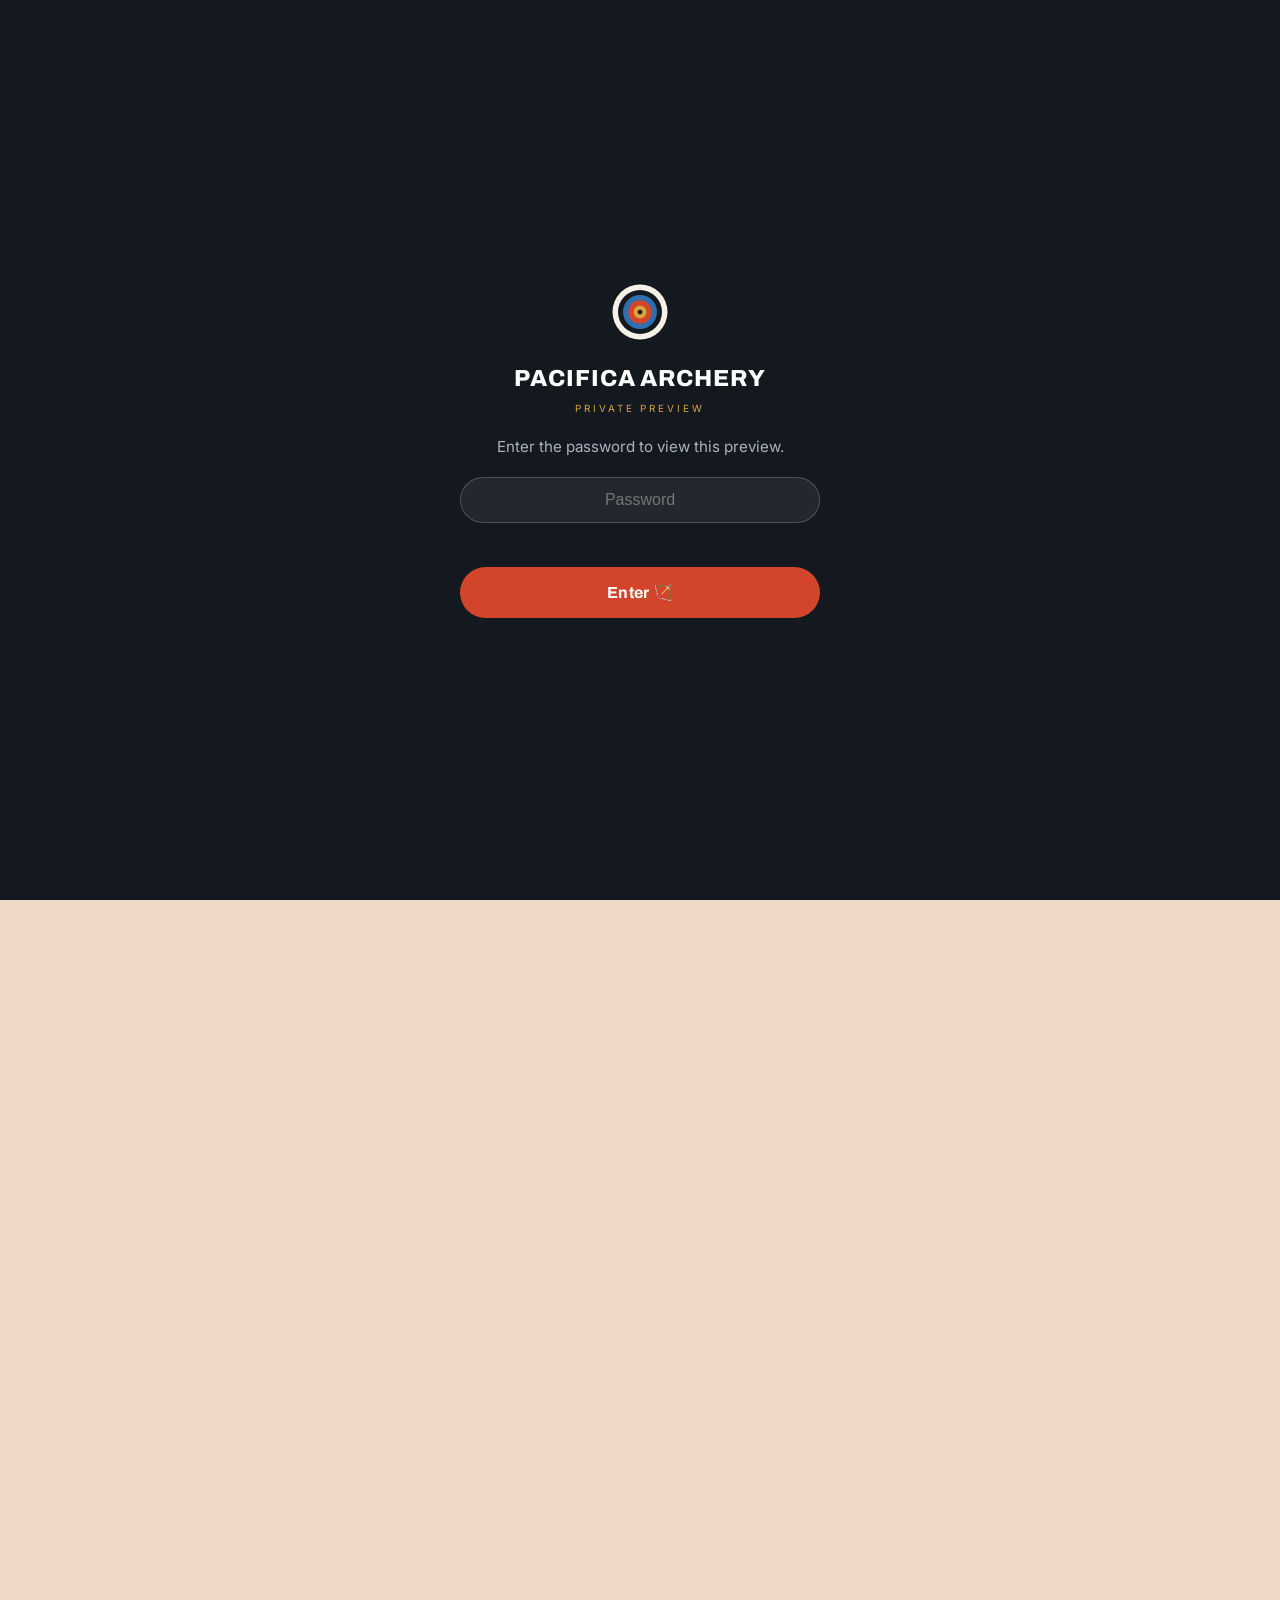
==== commit cde94869: "feat: landing Aim Your Budget section, Hunter Hours rename, review gate - Home: replace the packages" ====
--- a/website/index.html
+++ b/website/index.html
@@ -2,6 +2,7 @@
 <html lang="en">
 <head>
 <meta charset="UTF-8">
+<script src="assets/js/gate.js"></script>
 <meta name="viewport" content="width=device-width, initial-scale=1">
 <title>Pacifica Archery — Bay Area's Premier Archery Range | Daly City</title>
 <meta name="description" content="Indoor archery lanes, expert coaching & all gear included — all ages, all levels, all year. The Bay Area's premier archery range. FREE parking off I-280, minutes from SF. Book your lane, lesson, or date night today.">
@@ -187,74 +188,105 @@
   </div>
 </section>
 
-<!-- ===== PACKAGES PREVIEW (dynamic pricing) ===== -->
+<!-- ===== PACKAGES PREVIEW (Aim Your Budget) ===== -->
 <section class="section" id="packages">
   <div class="wrap">
     <div class="center">
-      <span class="eyebrow" style="justify-content:center">Pick your lane</span>
-      <h2 class="h-lg mt-s">Pricing that rewards midweek</h2>
-      <p class="lead center mt-s" style="margin-inline:auto">Same great range, smarter price. Shoot <b>Wednesday–Friday</b> and save — <b>Saturday &amp; Sunday</b> are our prime weekend rate. Switch the toggle to compare.</p>
+      <span class="eyebrow" style="justify-content:center">Give it your best shot</span>
+      <h2 class="h-lg mt-s">Aim Your Budget</h2>
       <div class="mt-m">
         <div class="toggle-wrap" role="tablist" aria-label="Choose pricing day">
-          <button class="toggle-btn" data-band="weekday" data-band-btn role="tab">Weekday <span class="small">save up to 30%</span></button>
+          <button class="toggle-btn" data-band="weekday" data-band-btn role="tab">Weekday <span class="small">Wed–Fri deals</span></button>
           <button class="toggle-btn" data-band="weekend" data-band-btn role="tab">Weekend <span class="small">Sat–Sun</span></button>
         </div>
       </div>
     </div>
 
-    <div class="price-tiers mt-l">
-      <!-- Solo Beginner -->
+    <!-- WEEKDAY offers -->
+    <div class="price-tiers mt-l" data-tier-group="weekday">
       <div class="tier reveal">
-        <h3>Solo Beginner</h3>
-        <p class="tier__tag">Your first time, on your own — everything included.</p>
-        <div class="price"><span data-weekday="$60" data-weekend="$79">$60</span><span class="per">1 archer · 1 hr</span></div>
-        <ul>
-          <li><svg viewBox="0 0 24 24" fill="none" stroke="currentColor" stroke-width="2.2"><path d="M20 6 9 17l-5-5"/></svg> Lane time included</li>
-          <li><svg viewBox="0 0 24 24" fill="none" stroke="currentColor" stroke-width="2.2"><path d="M20 6 9 17l-5-5"/></svg> Equipment &amp; target included</li>
-          <li><svg viewBox="0 0 24 24" fill="none" stroke="currentColor" stroke-width="2.2"><path d="M20 6 9 17l-5-5"/></svg> Full 30-min Beginners Training</li>
-          <li><svg viewBox="0 0 24 24" fill="none" stroke="currentColor" stroke-width="2.2"><path d="M20 6 9 17l-5-5"/></svg> Youth (8–17) from <b data-weekday="$35" data-weekend="$40">$35</b></li>
-        </ul>
-        <a class="btn btn--ghost" style="color:var(--ink);border-color:var(--ink)" href="book.html">Book solo</a>
-      </div>
-      <!-- 2 Archers Bundle (featured) -->
+        <h3>☀️ Hunter Hours</h3>
+        <p class="tier__tag">Wed–Fri before 5pm — the deadest hours, the best deal in the Bay.</p>
+        <div class="price"><span>$15</span><span class="per">Lane / hr</span></div>
+        <ul>
+          <li><svg viewBox="0 0 24 24" fill="none" stroke="currentColor" stroke-width="2.2"><path d="M20 6 9 17l-5-5"/></svg> Lane time just $15/hr</li>
+          <li><svg viewBox="0 0 24 24" fill="none" stroke="currentColor" stroke-width="2.2"><path d="M20 6 9 17l-5-5"/></svg> Equipment + target add-on $10/hr</li>
+          <li><svg viewBox="0 0 24 24" fill="none" stroke="currentColor" stroke-width="2.2"><path d="M20 6 9 17l-5-5"/></svg> About <b>$25</b> for a lane, full gear &amp; a target</li>
+          <li><svg viewBox="0 0 24 24" fill="none" stroke="currentColor" stroke-width="2.2"><path d="M20 6 9 17l-5-5"/></svg> Perfect for students &amp; flexible schedules</li>
+        </ul>
+        <a class="btn btn--ghost" style="color:var(--ink);border-color:var(--ink)" href="book.html">Grab a Hunter Hours lane</a>
+      </div>
       <div class="tier tier--featured reveal">
         <span class="tier__flag">★ Most Popular</span>
         <h3>2 Archers Bundle</h3>
         <p class="tier__tag">Bring a partner or a friend — everything's included.</p>
         <div class="price"><span class="was">$95</span></div>
-        <div class="price" style="margin-top:0"><span data-weekday="$75" data-weekend="$85">$75</span><span class="per">2 archers · 1 hr</span></div>
+        <div class="price" style="margin-top:0"><span>$75</span><span class="per">2 archers · 1 hr</span></div>
         <ul>
           <li><svg viewBox="0 0 24 24" fill="none" stroke="currentColor" stroke-width="2.2"><path d="M20 6 9 17l-5-5"/></svg> Two lanes for an hour</li>
           <li><svg viewBox="0 0 24 24" fill="none" stroke="currentColor" stroke-width="2.2"><path d="M20 6 9 17l-5-5"/></svg> All equipment &amp; targets included</li>
           <li><svg viewBox="0 0 24 24" fill="none" stroke="currentColor" stroke-width="2.2"><path d="M20 6 9 17l-5-5"/></svg> Basic safety instruction included</li>
-          <li><svg viewBox="0 0 24 24" fill="none" stroke="currentColor" stroke-width="2.2"><path d="M20 6 9 17l-5-5"/></svg> Add full coaching: <b data-weekday="$115" data-weekend="$130">$115</b></li>
+          <li><svg viewBox="0 0 24 24" fill="none" stroke="currentColor" stroke-width="2.2"><path d="M20 6 9 17l-5-5"/></svg> Save $20 midweek</li>
         </ul>
         <a class="btn btn--primary" href="book.html">Book for two</a>
       </div>
-      <!-- Group / lane -->
       <div class="tier reveal">
-        <h3>Range &amp; Groups</h3>
-        <p class="tier__tag">Got your own gear, or a crew? We've got the lanes.</p>
-        <div class="price"><span data-weekday="$20" data-weekend="$25">$20</span><span class="per">Lane / hr · own gear</span></div>
-        <ul>
-          <li><svg viewBox="0 0 24 24" fill="none" stroke="currentColor" stroke-width="2.2"><path d="M20 6 9 17l-5-5"/></svg> Lane time, your own gear</li>
-          <li><svg viewBox="0 0 24 24" fill="none" stroke="currentColor" stroke-width="2.2"><path d="M20 6 9 17l-5-5"/></svg> Equipment + target add-on from <b data-weekday="$15" data-weekend="$20">$15</b>/hr</li>
-          <li><svg viewBox="0 0 24 24" fill="none" stroke="currentColor" stroke-width="2.2"><path d="M20 6 9 17l-5-5"/></svg> Advanced Training (up to 2) from <b data-weekday="$99" data-weekend="$125">$99</b></li>
-          <li><svg viewBox="0 0 24 24" fill="none" stroke="currentColor" stroke-width="2.2"><path d="M20 6 9 17l-5-5"/></svg> Group events up to 20 — see below</li>
-        </ul>
-        <a class="btn btn--ghost" style="color:var(--ink);border-color:var(--ink)" href="groups.html">Group events</a>
-      </div>
-    </div>
-
-    <!-- Happy hour -->
-    <div class="happy-hour reveal mt-l">
-      <div>
-        <h3>☀️ Midweek Happy Hour</h3>
-        <p>Empty lanes, fullest discounts. Wednesday–Friday before 5pm, lanes drop to just <b>$15</b>/hr and equipment to <b>$10</b>/hr — about <b>$25</b> for a lane, full gear &amp; a target. The best-kept secret in Bay Area archery.</p>
-      </div>
-      <a class="btn btn--gold" href="pricing.html">See all pricing</a>
-    </div>
-    <p class="center muted small mt-m">All archers must be 8 years or older. 24-hour cancellation notice required for a full refund. <a href="pricing.html" style="color:var(--cinnabar);font-weight:600">Full price list &rarr;</a></p>
+        <h3>Solo Beginner</h3>
+        <p class="tier__tag">Your first time, on your own. Everything you need in one hour.</p>
+        <div class="price"><span>$60</span><span class="per">1 archer · 1 hr</span></div>
+        <ul>
+          <li><svg viewBox="0 0 24 24" fill="none" stroke="currentColor" stroke-width="2.2"><path d="M20 6 9 17l-5-5"/></svg> Lane time included</li>
+          <li><svg viewBox="0 0 24 24" fill="none" stroke="currentColor" stroke-width="2.2"><path d="M20 6 9 17l-5-5"/></svg> Equipment &amp; target included</li>
+          <li><svg viewBox="0 0 24 24" fill="none" stroke="currentColor" stroke-width="2.2"><path d="M20 6 9 17l-5-5"/></svg> Full 30-min Beginners Training</li>
+          <li><svg viewBox="0 0 24 24" fill="none" stroke="currentColor" stroke-width="2.2"><path d="M20 6 9 17l-5-5"/></svg> Youth version (8–17) from $35</li>
+        </ul>
+        <a class="btn btn--ghost" style="color:var(--ink);border-color:var(--ink)" href="book.html">Book solo</a>
+      </div>
+    </div>
+
+    <!-- WEEKEND offers -->
+    <div class="price-tiers mt-l" data-tier-group="weekend" style="display:none">
+      <div class="tier reveal">
+        <h3>Solo Archer</h3>
+        <p class="tier__tag">Just want to shoot? Lane and gear, no lesson. Walk in and let fly.</p>
+        <div class="price"><span>$45</span><span class="per">1 archer · 1 hr</span></div>
+        <ul>
+          <li><svg viewBox="0 0 24 24" fill="none" stroke="currentColor" stroke-width="2.2"><path d="M20 6 9 17l-5-5"/></svg> One lane for an hour</li>
+          <li><svg viewBox="0 0 24 24" fill="none" stroke="currentColor" stroke-width="2.2"><path d="M20 6 9 17l-5-5"/></svg> Bow, arrows, safety gear &amp; a target</li>
+          <li><svg viewBox="0 0 24 24" fill="none" stroke="currentColor" stroke-width="2.2"><path d="M20 6 9 17l-5-5"/></svg> No instruction — for archers who know the ropes</li>
+          <li><svg viewBox="0 0 24 24" fill="none" stroke="currentColor" stroke-width="2.2"><path d="M20 6 9 17l-5-5"/></svg> First time? Add basic safety for $5</li>
+        </ul>
+        <a class="btn btn--ghost" style="color:var(--ink);border-color:var(--ink)" href="book.html">Book a lane</a>
+      </div>
+      <div class="tier tier--featured reveal">
+        <span class="tier__flag">★ Most Popular</span>
+        <h3>2 Archers Bundle</h3>
+        <p class="tier__tag">Bring a partner or a friend — everything's included.</p>
+        <div class="price"><span class="was">$95</span></div>
+        <div class="price" style="margin-top:0"><span>$85</span><span class="per">2 archers · 1 hr</span></div>
+        <ul>
+          <li><svg viewBox="0 0 24 24" fill="none" stroke="currentColor" stroke-width="2.2"><path d="M20 6 9 17l-5-5"/></svg> Two lanes for an hour</li>
+          <li><svg viewBox="0 0 24 24" fill="none" stroke="currentColor" stroke-width="2.2"><path d="M20 6 9 17l-5-5"/></svg> All equipment &amp; targets included</li>
+          <li><svg viewBox="0 0 24 24" fill="none" stroke="currentColor" stroke-width="2.2"><path d="M20 6 9 17l-5-5"/></svg> Basic safety instruction included</li>
+          <li><svg viewBox="0 0 24 24" fill="none" stroke="currentColor" stroke-width="2.2"><path d="M20 6 9 17l-5-5"/></svg> Save $10 off the regular $95</li>
+        </ul>
+        <a class="btn btn--primary" href="book.html">Book for two</a>
+      </div>
+      <div class="tier reveal">
+        <h3>2 Archers · Full Lesson</h3>
+        <p class="tier__tag">Go deeper — a full coached class for two who want to really learn.</p>
+        <div class="price"><span class="was">$158</span></div>
+        <div class="price" style="margin-top:0"><span>$130</span><span class="per">2 archers · 1 hr</span></div>
+        <ul>
+          <li><svg viewBox="0 0 24 24" fill="none" stroke="currentColor" stroke-width="2.2"><path d="M20 6 9 17l-5-5"/></svg> Two lanes for an hour</li>
+          <li><svg viewBox="0 0 24 24" fill="none" stroke="currentColor" stroke-width="2.2"><path d="M20 6 9 17l-5-5"/></svg> All equipment &amp; targets included</li>
+          <li><svg viewBox="0 0 24 24" fill="none" stroke="currentColor" stroke-width="2.2"><path d="M20 6 9 17l-5-5"/></svg> Full 30-min Beginners Training class</li>
+          <li><svg viewBox="0 0 24 24" fill="none" stroke="currentColor" stroke-width="2.2"><path d="M20 6 9 17l-5-5"/></svg> Save $28 off the regular $158</li>
+        </ul>
+        <a class="btn btn--primary" href="book.html">Book the lesson</a>
+      </div>
+    </div>
+    <p class="center muted small mt-m">Planning a party or team event? See <a href="groups.html" style="color:var(--cinnabar);font-weight:600">Groups &amp; Events</a>. Or view the <a href="pricing.html" style="color:var(--cinnabar);font-weight:600">full rate sheet</a>.</p>
   </div>
 </section>
 
